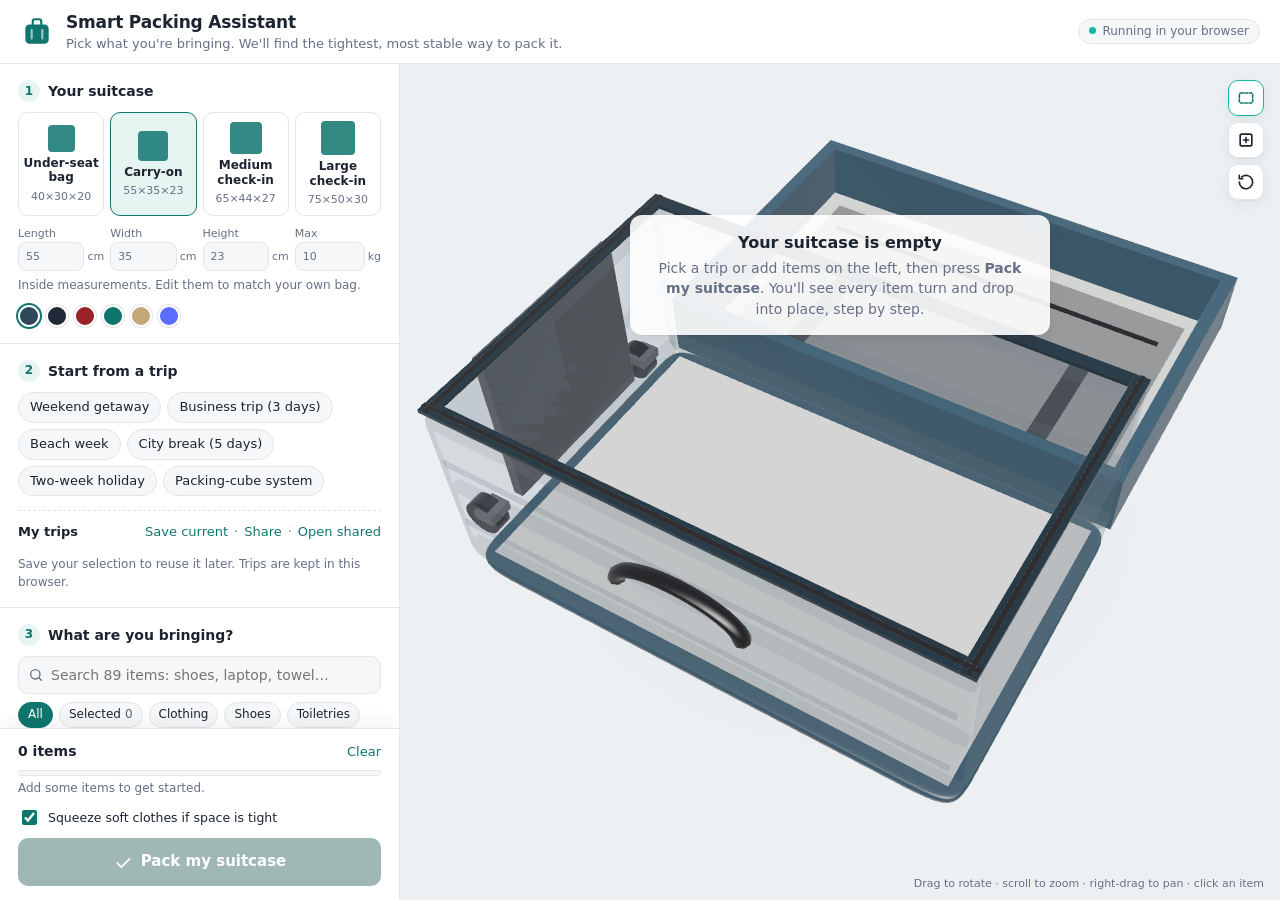
==== web/index.html @ c3cbabaf "Publish Smart Packing Assistant" ====
<!doctype html>
<html lang="en">
<head>
  <meta charset="utf-8">
  <meta name="viewport" content="width=device-width, initial-scale=1">
  <title>Smart Packing Assistant</title>
  <link rel="icon" type="image/png" href="icons/favicon-32.png">
  <link rel="apple-touch-icon" href="icons/apple-touch-icon.png">
  <link rel="manifest" href="manifest.webmanifest">
  <meta name="theme-color" content="#0f766e">
  <meta name="description" content="Pick what you're bringing and see exactly how to pack it, step by step in 3D.">
  <link rel="stylesheet" href="css/app.css">
</head>
<body>
  <header class="topbar">
    <div class="brand">
      <svg viewBox="0 0 32 32" aria-hidden="true"><rect x="5" y="9" width="22" height="18" rx="4"/><path d="M12 9V6a2 2 0 0 1 2-2h4a2 2 0 0 1 2 2v3"/><path class="stripe" d="M11 14v8M21 14v8"/></svg>
      <div>
        <h1>Smart Packing Assistant</h1>
        <p>Pick what you're bringing. We'll find the tightest, most stable way to pack it.</p>
      </div>
    </div>
    <div class="top-actions">
      <button class="btn secondary install-btn" id="installBtn" type="button" hidden>
        <svg viewBox="0 0 24 24" aria-hidden="true"><path d="M12 4v11M7 10l5 5 5-5M5 20h14"/></svg>
        Install app
      </button>
      <span class="mode" id="modeBadge"></span>
    </div>
  </header>

  <div class="layout">
    <!-- ============================ left: choices ============================ -->
    <aside class="panel" id="panel">
      <section class="block">
        <h2><span class="num">1</span> Your suitcase</h2>
        <div class="suitcases" id="suitcases" role="radiogroup" aria-label="Suitcase size"></div>
        <div class="dims" id="dims">
          <label>Length<input type="number" id="dimL" min="10" max="150" step="1"><span>cm</span></label>
          <label>Width<input type="number" id="dimW" min="10" max="100" step="1"><span>cm</span></label>
          <label>Height<input type="number" id="dimH" min="5" max="80" step="1"><span>cm</span></label>
          <label>Max<input type="number" id="dimKg" min="0" max="50" step="0.5"><span>kg</span></label>
        </div>
        <p class="hint">Inside measurements. Edit them to match your own bag.</p>
        <div class="swatches" id="swatches" aria-label="Suitcase colour"></div>
      </section>

      <section class="block">
        <h2><span class="num">2</span> Start from a trip</h2>
        <div class="chips" id="profiles"></div>
        <div class="my-trips">
          <div class="my-trips-head">
            <h3>My trips</h3>
            <div class="my-trips-actions">
              <button class="link" id="saveTripBtn" type="button">Save current</button>
              <span aria-hidden="true">·</span>
              <button class="link" id="shareBtn" type="button">Share</button>
              <span aria-hidden="true">·</span>
              <button class="link" id="openSharedBtn" type="button">Open shared</button>
            </div>
          </div>
          <div class="inline-form" id="sharePanel" hidden>
            <input id="shareOut" readonly aria-label="Share code for this trip">
            <button class="btn secondary" type="button" id="copyShareBtn">Copy</button>
          </div>
          <form id="openForm" class="inline-form" hidden>
            <input id="openCode" placeholder="Paste a share link or trip code" aria-label="Share link or trip code" required>
            <button class="btn secondary" type="submit">Open</button>
          </form>
          <form id="saveTripForm" class="inline-form" hidden>
            <input id="tripName" placeholder="Name it, e.g. Tokyo in March" maxlength="60" required>
            <button class="btn secondary" type="submit">Save</button>
            <button class="link" type="button" id="cancelSaveBtn">Cancel</button>
          </form>
          <div class="chips" id="myTrips"></div>
          <p class="hint" id="tripsHint"></p>
        </div>
      </section>

      <section class="block items-block">
        <h2><span class="num">3</span> What are you bringing?</h2>
        <div class="search">
          <svg viewBox="0 0 24 24" aria-hidden="true"><circle cx="11" cy="11" r="7"/><path d="m20 20-3.5-3.5"/></svg>
          <input type="search" id="search" placeholder="Search 89 items: shoes, laptop, towel…" autocomplete="off">
        </div>
        <div class="chips small" id="categories"></div>
        <div class="item-list" id="itemList"></div>
        <details class="custom" id="customBox">
          <summary>+ Add your own item</summary>
          <form id="customForm" class="custom-form">
            <label class="wide">Name<input name="name" required maxlength="40" placeholder="e.g. Board game"></label>
            <label>Length<input name="length" type="number" min="1" max="150" step="0.5" required></label>
            <label>Width<input name="width" type="number" min="1" max="150" step="0.5" required></label>
            <label>Height<input name="height" type="number" min="0.5" max="80" step="0.5" required></label>
            <label>Weight kg<input name="weight" type="number" min="0" max="30" step="0.05" value="0.5"></label>
            <label class="wide">Looks like<select name="model" id="customModel"></select></label>
            <label class="check"><input type="checkbox" name="fragile"> Fragile (nothing on top)</label>
            <label class="check"><input type="checkbox" name="upright"> Keep upright</label>
            <button type="submit" class="btn secondary wide">Add item</button>
          </form>
        </details>
      </section>

      <footer class="summary" id="summary">
        <div class="summary-row">
          <div><strong id="sumCount">0 items</strong><span id="sumWeight"></span></div>
          <button class="link" id="clearBtn" type="button">Clear</button>
        </div>
        <div class="fillbar" aria-hidden="true"><div id="fillBar"></div></div>
        <p class="fill-note" id="fillNote">Add some items to get started.</p>
        <label class="toggle">
          <input type="checkbox" id="squeezeToggle" checked>
          <span>Squeeze soft clothes if space is tight</span>
        </label>
        <button class="btn primary" id="packBtn" type="button" disabled>
          <svg viewBox="0 0 24 24" aria-hidden="true"><path d="M5 12l5 5L20 7"/></svg>
          Pack my suitcase
        </button>
      </footer>
    </aside>

    <!-- ============================ right: 3D stage ============================ -->
    <main class="stage no-steps">
      <div class="viewport" id="viewport">
        <canvas id="scene" aria-label="3D view of the packed suitcase"></canvas>

        <div class="metrics" id="metrics" hidden>
          <div class="metric big"><span class="label">Space used</span><span class="value" id="mEff">–</span></div>
          <div class="metric"><span class="label">Items packed</span><span class="value" id="mItems">–</span></div>
          <div class="metric"><span class="label">Weight</span><span class="value" id="mWeight">–</span></div>
          <div class="metric"><span class="label">Free space</span><span class="value" id="mFree">–</span></div>
          <div class="metric-notes" id="metricNotes"></div>
        </div>

        <div class="view-tools">
          <button class="icon-btn" id="xrayBtn" type="button" aria-pressed="true" title="See-through walls">
            <svg viewBox="0 0 24 24"><rect x="4" y="6" width="16" height="12" rx="2" stroke-dasharray="3 2"/></svg>
          </button>
          <button class="icon-btn" id="topBtn" type="button" title="Top view">
            <svg viewBox="0 0 24 24"><rect x="5" y="5" width="14" height="14" rx="2"/><path d="M12 9v6M9 12h6"/></svg>
          </button>
          <button class="icon-btn" id="resetBtn" type="button" title="Reset view">
            <svg viewBox="0 0 24 24"><path d="M4 12a8 8 0 1 0 3-6.2"/><path d="M4 4v4h4"/></svg>
          </button>
        </div>

        <div class="banner" id="unpackedBanner" hidden></div>

        <div class="empty" id="emptyState">
          <h3>Your suitcase is empty</h3>
          <p>Pick a trip or add items on the left, then press <b>Pack my suitcase</b>.
             You'll see every item turn and drop into place, step by step.</p>
        </div>

        <div class="loading" id="loading" hidden>
          <div class="spinner"></div>
          <p>Finding the best layout…</p>
          <small id="loadingNote">Trying hundreds of arrangements</small>
        </div>

        <div class="tooltip" id="tooltip" hidden></div>
        <p class="gesture-hint">Drag to rotate · scroll to zoom · right-drag to pan · click an item</p>
      </div>

      <div class="player" id="player" hidden>
        <button class="icon-btn" id="prevBtn" type="button" title="Previous step"><svg viewBox="0 0 24 24"><path d="M15 6l-6 6 6 6"/></svg></button>
        <button class="play-btn" id="playBtn" type="button" title="Play / pause">
          <svg class="i-play" viewBox="0 0 24 24"><path d="M8 5v14l11-7z"/></svg>
          <svg class="i-pause" viewBox="0 0 24 24"><path d="M7 5h4v14H7zM13 5h4v14h-4z"/></svg>
        </button>
        <button class="icon-btn" id="nextBtn" type="button" title="Next step"><svg viewBox="0 0 24 24"><path d="M9 6l6 6-6 6"/></svg></button>
        <input type="range" id="scrub" min="0" max="1" step="0.001" value="0" aria-label="Animation position">
        <span class="step-label" id="stepLabel">Step 0 / 0</span>
        <select id="speed" aria-label="Speed">
          <option value="0.4">0.5×</option>
          <option value="0.8" selected>1×</option>
          <option value="1.6">2×</option>
          <option value="3.2">4×</option>
        </select>
      </div>

      <section class="steps" id="stepsPanel" hidden>
        <div class="steps-head">
          <h2>Packing steps</h2>
          <div class="steps-actions">
            <button class="link" id="copyBtn" type="button">Copy</button>
            <span aria-hidden="true">·</span>
            <button class="link" id="printBtn" type="button">Print checklist</button>
          </div>
        </div>
        <ol id="stepList"></ol>
      </section>
    </main>
  </div>

  <div class="toast" id="toast" role="status" hidden></div>
  <section class="print-view" id="printView" aria-hidden="true"></section>

  <script type="module" src="js/main.js"></script>
</body>
</html>
---- web/css/app.css ----
[hidden] { display: none !important; }
:root {
  --bg: #eef0f2;
  --surface: #ffffff;
  --surface-2: #f6f7f8;
  --line: #e2e5e9;
  --text: #1c2430;
  --muted: #667085;
  --accent: #0f766e;
  --accent-2: #14b8a6;
  --accent-soft: #e6f4f2;
  --warn: #b45309;
  --warn-soft: #fff4e5;
  --danger: #b42318;
  --radius: 12px;
  --shadow: 0 1px 2px rgba(16, 24, 40, .06), 0 4px 16px rgba(16, 24, 40, .06);
  --font: "Segoe UI", system-ui, -apple-system, Roboto, "Helvetica Neue", Arial, sans-serif;
}

* { box-sizing: border-box; }
html, body { height: 100%; margin: 0; }
body {
  font: 14px/1.45 var(--font);
  color: var(--text);
  background: var(--bg);
  display: grid;
  grid-template-rows: auto 1fr;
  overflow: hidden;
}
button, input, select { font: inherit; color: inherit; }
svg { width: 20px; height: 20px; fill: none; stroke: currentColor; stroke-width: 2; stroke-linecap: round; stroke-linejoin: round; }

/* ---------- top bar ---------- */
.topbar { background: var(--surface); border-bottom: 1px solid var(--line); padding: 10px 20px; }
.brand { display: flex; align-items: center; gap: 12px; }
.brand svg { width: 34px; height: 34px; color: var(--accent); }
.brand svg rect { fill: var(--accent); stroke: none; }
.brand svg .stripe { stroke: #fff; opacity: .6; }
.brand h1 { font-size: 17px; margin: 0; letter-spacing: -.01em; }
.brand p { margin: 0; color: var(--muted); font-size: 13px; }

/* ---------- main layout ---------- */
.layout { display: grid; grid-template-columns: 400px 1fr; min-height: 0; }
.panel {
  background: var(--surface);
  border-right: 1px solid var(--line);
  display: flex; flex-direction: column;
  min-height: 0; overflow-y: auto;
  scroll-padding-bottom: 190px; /* keep focused rows clear of the sticky summary */
}
.block { padding: 16px 18px; border-bottom: 1px solid var(--line); }
.block h2 { font-size: 14px; margin: 0 0 10px; display: flex; align-items: center; gap: 8px; }
.num {
  width: 22px; height: 22px; border-radius: 50%; display: inline-grid; place-items: center;
  background: var(--accent-soft); color: var(--accent); font-size: 12px; font-weight: 700;
}
.hint { color: var(--muted); font-size: 12px; margin: 6px 0 0; }

/* suitcase picker */
.suitcases { display: grid; grid-template-columns: repeat(4, 1fr); gap: 6px; }
.suitcase-opt {
  border: 1.5px solid var(--line); background: var(--surface); border-radius: 10px;
  padding: 8px 4px 6px; cursor: pointer; text-align: center; transition: border-color .15s, background .15s;
}
.suitcase-opt:hover { border-color: #c7ccd3; }
.suitcase-opt[aria-checked="true"] { border-color: var(--accent); background: var(--accent-soft); }
.suitcase-opt .glyph { display: block; margin: 0 auto 4px; background: var(--accent); opacity: .85; border-radius: 4px; }
.suitcase-opt b { display: block; font-size: 12px; font-weight: 600; line-height: 1.2; }
.suitcase-opt small { color: var(--muted); font-size: 11px; }
.dims { display: grid; grid-template-columns: repeat(4, 1fr); gap: 6px; margin-top: 10px; }
.dims label { font-size: 11px; color: var(--muted); display: grid; grid-template-columns: 1fr auto; align-items: center; column-gap: 3px; }
.dims label input { grid-column: 1; }
.dims label span { grid-row: 2; grid-column: 2; font-size: 11px; }
.dims input, .custom-form input, .custom-form select {
  width: 100%; min-width: 0; border: 1px solid var(--line); border-radius: 8px; padding: 6px 7px; background: var(--surface-2);
}
.dims input:focus, .custom-form input:focus, .custom-form select:focus, .search input:focus { outline: 2px solid var(--accent-2); outline-offset: -1px; background: #fff; }
.swatches { display: flex; gap: 6px; margin-top: 10px; }
.swatch { width: 22px; height: 22px; border-radius: 50%; border: 2px solid #fff; box-shadow: 0 0 0 1px var(--line); cursor: pointer; padding: 0; }
.swatch[aria-checked="true"] { box-shadow: 0 0 0 2px var(--accent); }

/* chips */
.chips { display: flex; flex-wrap: wrap; gap: 6px; }
.chip {
  border: 1px solid var(--line); background: var(--surface-2); border-radius: 999px;
  padding: 5px 11px; cursor: pointer; font-size: 13px; white-space: nowrap;
}
.chip:hover { border-color: #c7ccd3; background: #fff; }
.chip[aria-pressed="true"] { background: var(--accent); border-color: var(--accent); color: #fff; }
.chips.small .chip { font-size: 12px; padding: 3px 9px; }
.chip .count { opacity: .7; margin-left: 4px; }

/* item list */
.items-block { flex: 1 0 auto; display: flex; flex-direction: column; min-height: 320px; }
.search { position: relative; margin-bottom: 8px; }
.search svg { position: absolute; left: 10px; top: 50%; transform: translateY(-50%); width: 16px; height: 16px; color: var(--muted); }
.search input { width: 100%; border: 1px solid var(--line); border-radius: 10px; padding: 8px 10px 8px 32px; background: var(--surface-2); }
.item-list { margin-top: 8px; flex: 1; }
.cat-title { font-size: 11px; text-transform: uppercase; letter-spacing: .06em; color: var(--muted); margin: 12px 0 4px; font-weight: 600; }
.item-row {
  display: grid; grid-template-columns: 44px 1fr auto; gap: 10px; align-items: center;
  padding: 5px 6px; border-radius: 10px;
}
.item-row:hover { background: var(--surface-2); }
.item-row.selected { background: var(--accent-soft); }
.thumb { width: 44px; height: 44px; border-radius: 8px; background: var(--surface-2); object-fit: contain; display: block; }
.item-row .name { font-size: 13px; font-weight: 500; line-height: 1.25; }
.item-row .meta { font-size: 11.5px; color: var(--muted); }
.tag { display: inline-block; font-size: 10px; padding: 0 5px; border-radius: 4px; background: var(--warn-soft); color: var(--warn); margin-left: 4px; vertical-align: 1px; }
.stepper { display: flex; align-items: center; border: 1px solid var(--line); border-radius: 999px; background: #fff; }
.stepper button { width: 28px; height: 28px; border: 0; background: none; cursor: pointer; border-radius: 50%; font-size: 16px; line-height: 1; color: var(--accent); }
.stepper button:hover { background: var(--accent-soft); }
.stepper button:disabled { color: #c0c5cc; cursor: default; background: none; }
.stepper output { min-width: 18px; text-align: center; font-variant-numeric: tabular-nums; font-weight: 600; }
.remove-custom { border: 0; background: none; color: var(--muted); cursor: pointer; font-size: 12px; text-decoration: underline; }

/* custom item form */
.custom { margin-top: 12px; border: 1px dashed #c7ccd3; border-radius: 10px; padding: 8px 10px; }
.custom summary { cursor: pointer; color: var(--accent); font-weight: 600; font-size: 13px; }
.custom-form { display: grid; grid-template-columns: repeat(4, 1fr); gap: 8px; margin-top: 10px; }
.custom-form label { font-size: 11px; color: var(--muted); display: flex; flex-direction: column; gap: 3px; }
.custom-form .wide { grid-column: 1 / -1; }
.custom-form .check { flex-direction: row; align-items: center; gap: 6px; grid-column: span 2; font-size: 12px; color: var(--text); }
.custom-form .check input { width: auto; }

/* summary */
.summary {
  position: sticky; bottom: 0; background: var(--surface); border-top: 1px solid var(--line);
  padding: 12px 18px 14px; box-shadow: 0 -6px 16px rgba(16, 24, 40, .05);
}
.summary-row { display: flex; justify-content: space-between; align-items: baseline; }
.summary-row span { color: var(--muted); margin-left: 8px; font-size: 13px; }
.fillbar { height: 6px; background: var(--surface-2); border-radius: 999px; overflow: hidden; margin: 8px 0 4px; border: 1px solid var(--line); }
.fillbar div { height: 100%; width: 0; background: var(--accent-2); transition: width .25s, background .25s; }
.fillbar div.warn { background: #f59e0b; }
.fillbar div.over { background: #ef4444; }
.fill-note { margin: 0 0 10px; font-size: 12px; color: var(--muted); }
.fill-note.warn { color: var(--warn); }
.fill-note.over { color: var(--danger); }

.btn {
  display: inline-flex; align-items: center; justify-content: center; gap: 8px;
  border-radius: 10px; padding: 10px 14px; border: 1px solid transparent; cursor: pointer; font-weight: 600;
}
.btn.primary { width: 100%; background: var(--accent); color: #fff; font-size: 15px; padding: 12px; }
.btn.primary:hover { background: #0d5f59; }
.btn.primary:disabled { background: #9fb8b5; cursor: not-allowed; }
.btn.secondary { background: var(--accent-soft); color: var(--accent); border-color: #b9e0db; }
.link { border: 0; background: none; color: var(--accent); cursor: pointer; font-size: 13px; padding: 0; }
.link:hover { text-decoration: underline; }

/* ---------- stage ---------- */
.stage {
  display: grid; min-height: 0; min-width: 0;
  grid-template-columns: minmax(0, 1fr) 340px; grid-template-rows: 1fr auto;
}
.stage.no-steps { grid-template-columns: minmax(0, 1fr); }
.viewport { position: relative; grid-column: 1; grid-row: 1; min-height: 0; min-width: 0; }
#scene { width: 100%; height: 100%; display: block; touch-action: none; cursor: grab; }
#scene:active { cursor: grabbing; }

.metrics { position: absolute; left: 16px; top: 16px; display: flex; gap: 8px; flex-wrap: wrap; pointer-events: none; }
.metric {
  background: rgba(255, 255, 255, .92); backdrop-filter: blur(6px); border-radius: var(--radius);
  box-shadow: var(--shadow); padding: 8px 12px; min-width: 96px;
}
.metric .label { display: block; font-size: 11px; color: var(--muted); }
.metric .value { font-size: 18px; font-weight: 700; font-variant-numeric: tabular-nums; }
.metric.big .value { font-size: 24px; color: var(--accent); }

.view-tools { position: absolute; right: 16px; top: 16px; display: flex; flex-direction: column; gap: 6px; }
.icon-btn {
  width: 36px; height: 36px; display: grid; place-items: center; border-radius: 10px; cursor: pointer;
  border: 1px solid var(--line); background: rgba(255, 255, 255, .92); color: var(--text); box-shadow: var(--shadow);
}
.icon-btn:hover { background: #fff; color: var(--accent); }
.icon-btn[aria-pressed="true"] { color: var(--accent); border-color: var(--accent-2); }

.banner {
  position: absolute; left: 16px; right: 70px; bottom: 16px; background: var(--warn-soft); color: #7a3e06;
  border: 1px solid #fcd9a8; border-radius: var(--radius); padding: 10px 12px; box-shadow: var(--shadow); font-size: 13px;
}
.banner b { color: #7a3e06; }
.banner ul { margin: 4px 0 0; padding-left: 18px; }

.empty {
  position: absolute; left: 50%; top: 18%; transform: translateX(-50%); text-align: center;
  background: rgba(255, 255, 255, .9); padding: 16px 22px; border-radius: var(--radius); box-shadow: var(--shadow); max-width: 420px;
}
.empty h3 { margin: 0 0 4px; font-size: 16px; }
.empty p { margin: 0; color: var(--muted); }

.loading {
  position: absolute; inset: 0; display: grid; place-content: center; justify-items: center; gap: 4px;
  background: rgba(238, 240, 242, .72); backdrop-filter: blur(2px); text-align: center;
}
.loading p { margin: 8px 0 0; font-weight: 600; }
.loading small { color: var(--muted); }
.spinner { width: 36px; height: 36px; border-radius: 50%; border: 3px solid var(--accent-soft); border-top-color: var(--accent); animation: spin .8s linear infinite; }
@keyframes spin { to { transform: rotate(360deg); } }

.tooltip {
  position: absolute; pointer-events: none; background: #1c2430; color: #fff; font-size: 12px;
  padding: 5px 8px; border-radius: 6px; transform: translate(12px, 12px); white-space: nowrap;
}
.gesture-hint { position: absolute; right: 16px; bottom: 8px; margin: 0; font-size: 11px; color: var(--muted); pointer-events: none; }

/* player */
.player {
  grid-column: 1; grid-row: 2; display: flex; align-items: center; gap: 8px;
  background: var(--surface); border-top: 1px solid var(--line); padding: 10px 16px;
}
.play-btn {
  width: 42px; height: 42px; border-radius: 50%; border: 0; background: var(--accent); color: #fff; cursor: pointer;
  display: grid; place-items: center; flex: none;
}
.play-btn svg { fill: currentColor; stroke: none; }
.play-btn .i-pause, .player.playing .play-btn .i-play { display: none; }
.player.playing .play-btn .i-pause { display: block; }
#scrub { flex: 1; accent-color: var(--accent); min-width: 60px; }
.step-label { font-variant-numeric: tabular-nums; color: var(--muted); font-size: 13px; min-width: 88px; text-align: right; }
#speed { border: 1px solid var(--line); border-radius: 8px; padding: 5px; background: var(--surface-2); }

/* steps list */
.steps {
  grid-column: 2; grid-row: 1 / span 2; background: var(--surface); border-left: 1px solid var(--line);
  display: flex; flex-direction: column; min-height: 0;
}
.steps-head { display: flex; justify-content: space-between; align-items: baseline; padding: 14px 16px 8px; }
.steps-head h2 { margin: 0; font-size: 14px; }
.steps ol { list-style: none; margin: 0; padding: 0 8px 16px; overflow-y: auto; counter-reset: s; }
.steps li {
  display: grid; grid-template-columns: 26px 36px 1fr; gap: 8px; align-items: start;
  padding: 7px 8px; border-radius: 10px; cursor: pointer; color: var(--muted); transition: background .15s;
}
.steps li:hover { background: var(--surface-2); }
.steps li.done { color: var(--text); }
.steps li.current { background: var(--accent-soft); color: var(--text); box-shadow: inset 3px 0 0 var(--accent); }
.steps li .n {
  width: 24px; height: 24px; border-radius: 50%; background: var(--surface-2); display: grid; place-items: center;
  font-size: 12px; font-weight: 700; border: 1px solid var(--line);
}
.steps li.done .n { background: var(--accent); color: #fff; border-color: var(--accent); }
.steps li img { width: 36px; height: 36px; border-radius: 6px; background: var(--surface-2); }
.steps li .title { font-weight: 600; font-size: 13px; line-height: 1.25; }
.steps li .how { font-size: 12px; }

@media (max-width: 1180px) {
  .stage { grid-template-columns: minmax(0, 1fr); grid-template-rows: minmax(360px, 1fr) auto auto; overflow-y: auto; }
  .steps { grid-column: 1; grid-row: 3; border-left: 0; border-top: 1px solid var(--line); max-height: 320px; }
}
@media (max-width: 820px) {
  html { scroll-padding-bottom: 190px; }
  html, body { height: auto; }
  body { overflow: visible; grid-template-rows: auto auto; }
  .layout { grid-template-columns: 1fr; min-height: auto; }
  .panel { border-right: 0; min-height: auto; overflow: visible; }
  .stage { height: auto; overflow: visible; grid-template-rows: 70vh auto auto; }
  .brand p { display: none; }
  .metric { min-width: 0; padding: 6px 9px; }
  .metric .value { font-size: 15px; }
  .metric.big .value { font-size: 18px; }
  .gesture-hint { display: none; }
  .player { gap: 4px; padding: 8px 10px; }
  .step-label { min-width: 0; font-size: 12px; }
  .layout, .panel, .stage { min-width: 0; }
}

/* ---------- v0.3 additions ---------- */
.topbar { display: flex; align-items: center; justify-content: space-between; gap: 12px; }
.mode { font-size: 12px; color: var(--muted); background: var(--surface-2); border: 1px solid var(--line); border-radius: 999px; padding: 3px 10px; white-space: nowrap; }
.mode::before { content: ""; display: inline-block; width: 7px; height: 7px; border-radius: 50%; background: var(--accent-2); margin-right: 6px; vertical-align: 1px; }

.my-trips { margin-top: 14px; padding-top: 12px; border-top: 1px dashed var(--line); }
.my-trips-head { display: flex; justify-content: space-between; align-items: baseline; margin-bottom: 8px; gap: 8px; }
.my-trips-head h3 { margin: 0; font-size: 13px; }
.my-trips-actions { display: flex; gap: 6px; align-items: baseline; color: var(--muted); font-size: 13px; white-space: nowrap; }
.inline-form { display: flex; gap: 6px; align-items: center; margin-bottom: 8px; }
.inline-form input { flex: 1; min-width: 0; border: 1px solid var(--line); border-radius: 8px; padding: 7px 9px; background: var(--surface-2); }
.inline-form .btn { padding: 7px 12px; }
.trip-chip { display: inline-flex; align-items: center; gap: 2px; padding-right: 4px; }
.trip-chip .x { border: 0; background: none; cursor: pointer; color: var(--muted); font-size: 15px; line-height: 1; padding: 0 4px; border-radius: 50%; }
.trip-chip .x:hover { color: var(--danger); background: #fde8e8; }

.toggle { display: flex; align-items: center; gap: 8px; font-size: 12.5px; margin: 0 0 10px; cursor: pointer; color: var(--text); }
.toggle input { accent-color: var(--accent); width: 15px; height: 15px; }

.pin {
  width: 28px; height: 28px; border-radius: 50%; border: 0; background: none; cursor: pointer; color: #b7bec8;
  display: grid; place-items: center; margin-right: 2px;
}
.pin svg { width: 16px; height: 16px; }
.pin:hover { color: var(--warn); background: var(--warn-soft); }
.pin[aria-pressed="true"] { color: #d97706; }
.pin[aria-pressed="true"] svg { fill: currentColor; }
.item-row .controls { display: flex; align-items: center; }
.tag.first { background: #fef3c7; color: #92400e; }
.tag.soft { background: #e0f2fe; color: #075985; }

.metric-notes { flex-basis: 100%; display: flex; gap: 6px; flex-wrap: wrap; }
.metric-notes:empty { display: none; }
.pill { background: rgba(255, 255, 255, .92); border-radius: 999px; padding: 3px 10px; font-size: 12px; box-shadow: var(--shadow); color: var(--text); }
.pill b { color: var(--accent); }

.steps-actions { display: flex; gap: 6px; align-items: baseline; color: var(--muted); font-size: 13px; }
.badges { display: flex; gap: 4px; flex-wrap: wrap; margin-top: 3px; }
.badge { font-size: 10.5px; border-radius: 4px; padding: 0 5px; line-height: 17px; }
.badge.soft { background: #e0f2fe; color: #075985; }
.badge.first { background: #fef3c7; color: #92400e; }
.badge.fragile { background: var(--warn-soft); color: var(--warn); }

.toast {
  position: fixed; left: 50%; bottom: 24px; transform: translateX(-50%); z-index: 50;
  background: #1c2430; color: #fff; padding: 10px 16px; border-radius: 10px; box-shadow: var(--shadow); font-size: 13px; max-width: calc(100vw - 32px);
}

.print-view { display: none; }
@media print {
  @page { margin: 14mm; }
  body { display: block; overflow: visible; height: auto; background: #fff; }
  body > *:not(.print-view) { display: none !important; }
  .print-view { display: block !important; font-size: 11pt; color: #000; }
  .print-view h1 { font-size: 18pt; margin: 0 0 2mm; }
  .print-view .sub { color: #444; margin: 0 0 4mm; }
  .print-view .hero { width: 100%; max-height: 95mm; object-fit: contain; border: 1px solid #ddd; border-radius: 3mm; margin-bottom: 4mm; }
  .print-view .facts { display: flex; gap: 6mm; margin-bottom: 4mm; flex-wrap: wrap; }
  .print-view .facts div { border: 1px solid #ccc; border-radius: 2mm; padding: 2mm 3mm; }
  .print-view table { width: 100%; border-collapse: collapse; }
  .print-view td { border-bottom: 1px solid #ddd; padding: 1.6mm 1mm; vertical-align: top; }
  .print-view tr { break-inside: avoid; }
  .print-view .box { width: 4.5mm; height: 4.5mm; border: 1.2px solid #333; border-radius: 1mm; display: inline-block; }
  .print-view img.t { width: 11mm; height: 11mm; object-fit: contain; }
  .print-view .n { font-weight: 700; width: 7mm; }
  .print-view .left { margin-top: 5mm; color: #7a3e06; }
}

.top-actions { display: flex; align-items: center; gap: 10px; }
.install-btn { padding: 6px 12px; font-size: 13px; }
.install-btn svg { width: 16px; height: 16px; }
@media (max-width: 820px) { .mode { display: none; } }
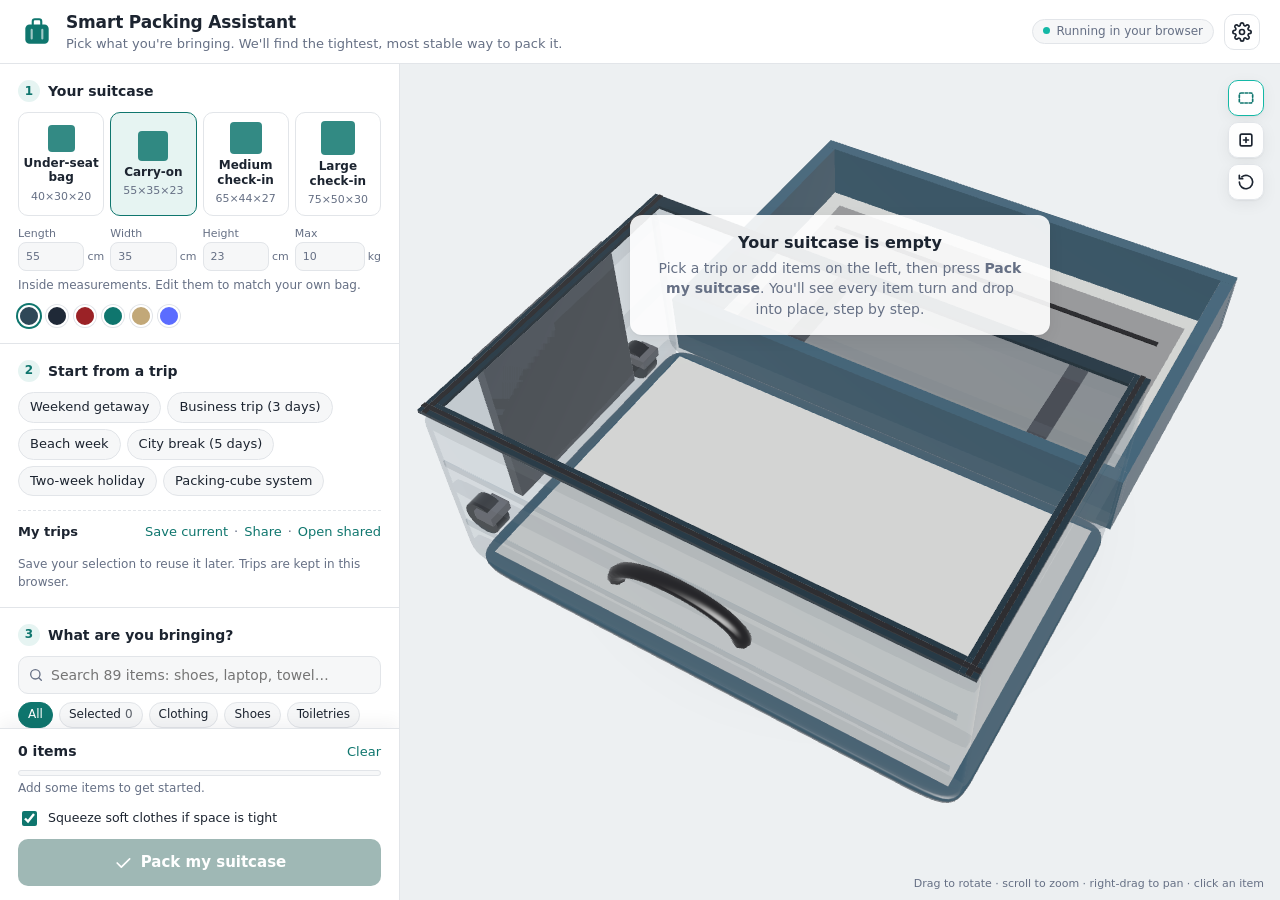
==== commit b99b83ec: "Publish Smart Packing Assistant" ====
--- a/web/index.html
+++ b/web/index.html
@@ -16,16 +16,19 @@
     <div class="brand">
       <svg viewBox="0 0 32 32" aria-hidden="true"><rect x="5" y="9" width="22" height="18" rx="4"/><path d="M12 9V6a2 2 0 0 1 2-2h4a2 2 0 0 1 2 2v3"/><path class="stripe" d="M11 14v8M21 14v8"/></svg>
       <div>
-        <h1>Smart Packing Assistant</h1>
-        <p>Pick what you're bringing. We'll find the tightest, most stable way to pack it.</p>
+        <h1 data-i18n="app.title">Smart Packing Assistant</h1>
+        <p data-i18n="app.tagline">Pick what you're bringing. We'll find the tightest, most stable way to pack it.</p>
       </div>
     </div>
     <div class="top-actions">
       <button class="btn secondary install-btn" id="installBtn" type="button" hidden>
         <svg viewBox="0 0 24 24" aria-hidden="true"><path d="M12 4v11M7 10l5 5 5-5M5 20h14"/></svg>
-        Install app
+        <span data-i18n="top.install">Install app</span>
       </button>
       <span class="mode" id="modeBadge"></span>
+      <button class="icon-btn settings-btn" id="settingsBtn" type="button" data-i18n-title="top.settings" data-i18n-aria="top.settings" title="Settings" aria-label="Settings">
+        <svg viewBox="0 0 24 24" aria-hidden="true"><circle cx="12" cy="12" r="3"/><path d="M19.4 15a1.7 1.7 0 0 0 .3 1.8l.1.1a2 2 0 1 1-2.8 2.8l-.1-.1a1.7 1.7 0 0 0-1.8-.3 1.7 1.7 0 0 0-1 1.5V21a2 2 0 1 1-4 0v-.1a1.7 1.7 0 0 0-1.1-1.5 1.7 1.7 0 0 0-1.8.3l-.1.1a2 2 0 1 1-2.8-2.8l.1-.1a1.7 1.7 0 0 0 .3-1.8 1.7 1.7 0 0 0-1.5-1H3a2 2 0 1 1 0-4h.1a1.7 1.7 0 0 0 1.5-1.1 1.7 1.7 0 0 0-.3-1.8l-.1-.1a2 2 0 1 1 2.8-2.8l.1.1a1.7 1.7 0 0 0 1.8.3H9a1.7 1.7 0 0 0 1-1.5V3a2 2 0 1 1 4 0v.1a1.7 1.7 0 0 0 1 1.5 1.7 1.7 0 0 0 1.8-.3l.1-.1a2 2 0 1 1 2.8 2.8l-.1.1a1.7 1.7 0 0 0-.3 1.8V9a1.7 1.7 0 0 0 1.5 1H21a2 2 0 1 1 0 4h-.1a1.7 1.7 0 0 0-1.5 1z"/></svg>
+      </button>
     </div>
   </header>
 
@@ -33,44 +36,44 @@
     <!-- ============================ left: choices ============================ -->
     <aside class="panel" id="panel">
       <section class="block">
-        <h2><span class="num">1</span> Your suitcase</h2>
-        <div class="suitcases" id="suitcases" role="radiogroup" aria-label="Suitcase size"></div>
+        <h2><span class="num">1</span> <span data-i18n="s1.title">Your suitcase</span></h2>
+        <div class="suitcases" id="suitcases" role="radiogroup" data-i18n-aria="s1.sizes" aria-label="Suitcase size"></div>
         <div class="dims" id="dims">
-          <label>Length<input type="number" id="dimL" min="10" max="150" step="1"><span>cm</span></label>
-          <label>Width<input type="number" id="dimW" min="10" max="100" step="1"><span>cm</span></label>
-          <label>Height<input type="number" id="dimH" min="5" max="80" step="1"><span>cm</span></label>
-          <label>Max<input type="number" id="dimKg" min="0" max="50" step="0.5"><span>kg</span></label>
-        </div>
-        <p class="hint">Inside measurements. Edit them to match your own bag.</p>
-        <div class="swatches" id="swatches" aria-label="Suitcase colour"></div>
+          <label><span data-i18n="s1.length">Length</span><input type="number" id="dimL" min="10" max="150" step="1"><span data-i18n="unit.cm">cm</span></label>
+          <label><span data-i18n="s1.width">Width</span><input type="number" id="dimW" min="10" max="100" step="1"><span data-i18n="unit.cm">cm</span></label>
+          <label><span data-i18n="s1.height">Height</span><input type="number" id="dimH" min="5" max="80" step="1"><span data-i18n="unit.cm">cm</span></label>
+          <label><span data-i18n="s1.max">Max</span><input type="number" id="dimKg" min="0" max="50" step="0.5"><span data-i18n="unit.kg">kg</span></label>
+        </div>
+        <p class="hint" data-i18n="s1.hint">Inside measurements. Edit them to match your own bag.</p>
+        <div class="swatches" id="swatches" data-i18n-aria="s1.colour" aria-label="Suitcase colour"></div>
       </section>
 
       <section class="block">
-        <h2><span class="num">2</span> Start from a trip</h2>
+        <h2><span class="num">2</span> <span data-i18n="s2.title">Start from a trip</span></h2>
         <div class="chips" id="profiles"></div>
         <div class="my-trips">
           <div class="my-trips-head">
-            <h3>My trips</h3>
+            <h3 data-i18n="trips.mine">My trips</h3>
             <div class="my-trips-actions">
-              <button class="link" id="saveTripBtn" type="button">Save current</button>
+              <button class="link" id="saveTripBtn" type="button" data-i18n="trips.save">Save current</button>
               <span aria-hidden="true">·</span>
-              <button class="link" id="shareBtn" type="button">Share</button>
+              <button class="link" id="shareBtn" type="button" data-i18n="trips.share">Share</button>
               <span aria-hidden="true">·</span>
-              <button class="link" id="openSharedBtn" type="button">Open shared</button>
+              <button class="link" id="openSharedBtn" type="button" data-i18n="trips.open">Open shared</button>
             </div>
           </div>
           <div class="inline-form" id="sharePanel" hidden>
-            <input id="shareOut" readonly aria-label="Share code for this trip">
-            <button class="btn secondary" type="button" id="copyShareBtn">Copy</button>
+            <input id="shareOut" readonly data-i18n-aria="trips.codeAria" aria-label="Share code for this trip">
+            <button class="btn secondary" type="button" id="copyShareBtn" data-i18n="trips.copy">Copy</button>
           </div>
           <form id="openForm" class="inline-form" hidden>
-            <input id="openCode" placeholder="Paste a share link or trip code" aria-label="Share link or trip code" required>
-            <button class="btn secondary" type="submit">Open</button>
+            <input id="openCode" data-i18n-ph="trips.codePh" data-i18n-aria="trips.codePh" placeholder="Paste a share link or trip code" aria-label="Share link or trip code" required>
+            <button class="btn secondary" type="submit" data-i18n="trips.openBtn">Open</button>
           </form>
           <form id="saveTripForm" class="inline-form" hidden>
-            <input id="tripName" placeholder="Name it, e.g. Tokyo in March" maxlength="60" required>
-            <button class="btn secondary" type="submit">Save</button>
-            <button class="link" type="button" id="cancelSaveBtn">Cancel</button>
+            <input id="tripName" data-i18n-ph="trips.namePh" placeholder="Name it, e.g. Tokyo in March" maxlength="60" required>
+            <button class="btn secondary" type="submit" data-i18n="trips.saveBtn">Save</button>
+            <button class="link" type="button" id="cancelSaveBtn" data-i18n="trips.cancel">Cancel</button>
           </form>
           <div class="chips" id="myTrips"></div>
           <p class="hint" id="tripsHint"></p>
@@ -78,43 +81,43 @@
       </section>
 
       <section class="block items-block">
-        <h2><span class="num">3</span> What are you bringing?</h2>
+        <h2><span class="num">3</span> <span data-i18n="s3.title">What are you bringing?</span></h2>
         <div class="search">
           <svg viewBox="0 0 24 24" aria-hidden="true"><circle cx="11" cy="11" r="7"/><path d="m20 20-3.5-3.5"/></svg>
-          <input type="search" id="search" placeholder="Search 89 items: shoes, laptop, towel…" autocomplete="off">
+          <input type="search" id="search" placeholder="Search items" autocomplete="off">
         </div>
         <div class="chips small" id="categories"></div>
         <div class="item-list" id="itemList"></div>
         <details class="custom" id="customBox">
-          <summary>+ Add your own item</summary>
+          <summary data-i18n="custom.add">+ Add your own item</summary>
           <form id="customForm" class="custom-form">
-            <label class="wide">Name<input name="name" required maxlength="40" placeholder="e.g. Board game"></label>
-            <label>Length<input name="length" type="number" min="1" max="150" step="0.5" required></label>
-            <label>Width<input name="width" type="number" min="1" max="150" step="0.5" required></label>
-            <label>Height<input name="height" type="number" min="0.5" max="80" step="0.5" required></label>
-            <label>Weight kg<input name="weight" type="number" min="0" max="30" step="0.05" value="0.5"></label>
-            <label class="wide">Looks like<select name="model" id="customModel"></select></label>
-            <label class="check"><input type="checkbox" name="fragile"> Fragile (nothing on top)</label>
-            <label class="check"><input type="checkbox" name="upright"> Keep upright</label>
-            <button type="submit" class="btn secondary wide">Add item</button>
+            <label class="wide"><span data-i18n="custom.name">Name</span><input name="name" required maxlength="40" data-i18n-ph="custom.namePh" placeholder="e.g. Board game"></label>
+            <label><span data-i18n="s1.length">Length</span><input name="length" type="number" min="1" max="150" step="0.5" required></label>
+            <label><span data-i18n="s1.width">Width</span><input name="width" type="number" min="1" max="150" step="0.5" required></label>
+            <label><span data-i18n="s1.height">Height</span><input name="height" type="number" min="0.5" max="80" step="0.5" required></label>
+            <label><span data-i18n="custom.weight">Weight kg</span><input name="weight" type="number" min="0" max="30" step="0.05" value="0.5"></label>
+            <label class="wide"><span data-i18n="custom.looks">Looks like</span><select name="model" id="customModel"></select></label>
+            <label class="check"><input type="checkbox" name="fragile"> <span data-i18n="custom.fragile">Fragile (nothing on top)</span></label>
+            <label class="check"><input type="checkbox" name="upright"> <span data-i18n="custom.upright">Keep upright</span></label>
+            <button type="submit" class="btn secondary wide" data-i18n="custom.submit">Add item</button>
           </form>
         </details>
       </section>
 
       <footer class="summary" id="summary">
         <div class="summary-row">
-          <div><strong id="sumCount">0 items</strong><span id="sumWeight"></span></div>
-          <button class="link" id="clearBtn" type="button">Clear</button>
+          <div><strong id="sumCount"></strong><span id="sumWeight"></span></div>
+          <button class="link" id="clearBtn" type="button" data-i18n="sum.clear">Clear</button>
         </div>
         <div class="fillbar" aria-hidden="true"><div id="fillBar"></div></div>
-        <p class="fill-note" id="fillNote">Add some items to get started.</p>
+        <p class="fill-note" id="fillNote"></p>
         <label class="toggle">
           <input type="checkbox" id="squeezeToggle" checked>
-          <span>Squeeze soft clothes if space is tight</span>
+          <span data-i18n="sum.squeeze">Squeeze soft clothes if space is tight</span>
         </label>
         <button class="btn primary" id="packBtn" type="button" disabled>
           <svg viewBox="0 0 24 24" aria-hidden="true"><path d="M5 12l5 5L20 7"/></svg>
-          Pack my suitcase
+          <span data-i18n="sum.pack">Pack my suitcase</span>
         </button>
       </footer>
     </aside>
@@ -122,24 +125,24 @@
     <!-- ============================ right: 3D stage ============================ -->
     <main class="stage no-steps">
       <div class="viewport" id="viewport">
-        <canvas id="scene" aria-label="3D view of the packed suitcase"></canvas>
+        <canvas id="scene" data-i18n-aria="stage.canvas" aria-label="3D view of the packed suitcase"></canvas>
 
         <div class="metrics" id="metrics" hidden>
-          <div class="metric big"><span class="label">Space used</span><span class="value" id="mEff">–</span></div>
-          <div class="metric"><span class="label">Items packed</span><span class="value" id="mItems">–</span></div>
-          <div class="metric"><span class="label">Weight</span><span class="value" id="mWeight">–</span></div>
-          <div class="metric"><span class="label">Free space</span><span class="value" id="mFree">–</span></div>
+          <div class="metric big"><span class="label" data-i18n="m.space">Space used</span><span class="value" id="mEff">–</span></div>
+          <div class="metric"><span class="label" data-i18n="m.items">Items packed</span><span class="value" id="mItems">–</span></div>
+          <div class="metric"><span class="label" data-i18n="m.weight">Weight</span><span class="value" id="mWeight">–</span></div>
+          <div class="metric"><span class="label" data-i18n="m.free">Free space</span><span class="value" id="mFree">–</span></div>
           <div class="metric-notes" id="metricNotes"></div>
         </div>
 
         <div class="view-tools">
-          <button class="icon-btn" id="xrayBtn" type="button" aria-pressed="true" title="See-through walls">
+          <button class="icon-btn" id="xrayBtn" type="button" aria-pressed="true" data-i18n-title="view.xray" data-i18n-aria="view.xray" title="See-through walls">
             <svg viewBox="0 0 24 24"><rect x="4" y="6" width="16" height="12" rx="2" stroke-dasharray="3 2"/></svg>
           </button>
-          <button class="icon-btn" id="topBtn" type="button" title="Top view">
+          <button class="icon-btn" id="topBtn" type="button" data-i18n-title="view.top" data-i18n-aria="view.top" title="Top view">
             <svg viewBox="0 0 24 24"><rect x="5" y="5" width="14" height="14" rx="2"/><path d="M12 9v6M9 12h6"/></svg>
           </button>
-          <button class="icon-btn" id="resetBtn" type="button" title="Reset view">
+          <button class="icon-btn" id="resetBtn" type="button" data-i18n-title="view.reset" data-i18n-aria="view.reset" title="Reset view">
             <svg viewBox="0 0 24 24"><path d="M4 12a8 8 0 1 0 3-6.2"/><path d="M4 4v4h4"/></svg>
           </button>
         </div>
@@ -147,31 +150,31 @@
         <div class="banner" id="unpackedBanner" hidden></div>
 
         <div class="empty" id="emptyState">
-          <h3>Your suitcase is empty</h3>
-          <p>Pick a trip or add items on the left, then press <b>Pack my suitcase</b>.
+          <h3 data-i18n="empty.title">Your suitcase is empty</h3>
+          <p data-i18n-html="empty.body">Pick a trip or add items on the left, then press <b>Pack my suitcase</b>.
              You'll see every item turn and drop into place, step by step.</p>
         </div>
 
         <div class="loading" id="loading" hidden>
           <div class="spinner"></div>
-          <p>Finding the best layout…</p>
-          <small id="loadingNote">Trying hundreds of arrangements</small>
+          <p data-i18n="loading.title">Finding the best layout…</p>
+          <small id="loadingNote"></small>
         </div>
 
         <div class="tooltip" id="tooltip" hidden></div>
-        <p class="gesture-hint">Drag to rotate · scroll to zoom · right-drag to pan · click an item</p>
+        <p class="gesture-hint" data-i18n="gesture">Drag to rotate · scroll to zoom · right-drag to pan · click an item</p>
       </div>
 
       <div class="player" id="player" hidden>
-        <button class="icon-btn" id="prevBtn" type="button" title="Previous step"><svg viewBox="0 0 24 24"><path d="M15 6l-6 6 6 6"/></svg></button>
-        <button class="play-btn" id="playBtn" type="button" title="Play / pause">
+        <button class="icon-btn" id="prevBtn" type="button" data-i18n-title="player.prev" data-i18n-aria="player.prev" title="Previous step"><svg viewBox="0 0 24 24"><path d="M15 6l-6 6 6 6"/></svg></button>
+        <button class="play-btn" id="playBtn" type="button" data-i18n-title="player.play" data-i18n-aria="player.play" title="Play / pause">
           <svg class="i-play" viewBox="0 0 24 24"><path d="M8 5v14l11-7z"/></svg>
           <svg class="i-pause" viewBox="0 0 24 24"><path d="M7 5h4v14H7zM13 5h4v14h-4z"/></svg>
         </button>
-        <button class="icon-btn" id="nextBtn" type="button" title="Next step"><svg viewBox="0 0 24 24"><path d="M9 6l6 6-6 6"/></svg></button>
-        <input type="range" id="scrub" min="0" max="1" step="0.001" value="0" aria-label="Animation position">
-        <span class="step-label" id="stepLabel">Step 0 / 0</span>
-        <select id="speed" aria-label="Speed">
+        <button class="icon-btn" id="nextBtn" type="button" data-i18n-title="player.next" data-i18n-aria="player.next" title="Next step"><svg viewBox="0 0 24 24"><path d="M9 6l6 6-6 6"/></svg></button>
+        <input type="range" id="scrub" min="0" max="1" step="0.001" value="0" data-i18n-aria="player.scrub" aria-label="Animation position">
+        <span class="step-label" id="stepLabel"></span>
+        <select id="speed" data-i18n-aria="player.speed" aria-label="Speed">
           <option value="0.4">0.5×</option>
           <option value="0.8" selected>1×</option>
           <option value="1.6">2×</option>
@@ -181,17 +184,37 @@
 
       <section class="steps" id="stepsPanel" hidden>
         <div class="steps-head">
-          <h2>Packing steps</h2>
+          <h2 data-i18n="steps.title">Packing steps</h2>
           <div class="steps-actions">
-            <button class="link" id="copyBtn" type="button">Copy</button>
+            <button class="link" id="copyBtn" type="button" data-i18n="steps.copy">Copy</button>
             <span aria-hidden="true">·</span>
-            <button class="link" id="printBtn" type="button">Print checklist</button>
+            <button class="link" id="printBtn" type="button" data-i18n="steps.print">Print checklist</button>
           </div>
         </div>
         <ol id="stepList"></ol>
       </section>
     </main>
   </div>
+
+  <!-- ============================ settings page ============================ -->
+  <dialog class="settings" id="settingsDialog" aria-labelledby="settingsTitle">
+    <form method="dialog" class="settings-card">
+      <header class="settings-head">
+        <h2 id="settingsTitle" data-i18n="settings.title">Settings</h2>
+        <button class="icon-btn" value="close" data-i18n-title="settings.close" data-i18n-aria="settings.close" title="Close" aria-label="Close">
+          <svg viewBox="0 0 24 24" aria-hidden="true"><path d="M6 6l12 12M18 6L6 18"/></svg>
+        </button>
+      </header>
+      <fieldset class="settings-section">
+        <legend data-i18n="settings.language">Language</legend>
+        <p class="hint" data-i18n="settings.langHint">Changes the whole app, including item names and packing steps. Remembered on this device.</p>
+        <div class="lang-options" id="langOptions" role="radiogroup"></div>
+      </fieldset>
+      <footer class="settings-foot">
+        <button class="btn primary" value="done" data-i18n="settings.done">Done</button>
+      </footer>
+    </form>
+  </dialog>
 
   <div class="toast" id="toast" role="status" hidden></div>
   <section class="print-view" id="printView" aria-hidden="true"></section>
--- a/web/css/app.css
+++ b/web/css/app.css
@@ -14,7 +14,7 @@
   --danger: #b42318;
   --radius: 12px;
   --shadow: 0 1px 2px rgba(16, 24, 40, .06), 0 4px 16px rgba(16, 24, 40, .06);
-  --font: "Segoe UI", system-ui, -apple-system, Roboto, "Helvetica Neue", Arial, sans-serif;
+  --font: "Segoe UI", system-ui, -apple-system, Roboto, "Helvetica Neue", Arial, "Microsoft JhengHei", "PingFang TC", "Noto Sans TC", "Noto Sans CJK TC", sans-serif;
 }
 
 * { box-sizing: border-box; }
@@ -70,7 +70,8 @@
 .dims { display: grid; grid-template-columns: repeat(4, 1fr); gap: 6px; margin-top: 10px; }
 .dims label { font-size: 11px; color: var(--muted); display: grid; grid-template-columns: 1fr auto; align-items: center; column-gap: 3px; }
 .dims label input { grid-column: 1; }
-.dims label span { grid-row: 2; grid-column: 2; font-size: 11px; }
+.dims label > span:first-child { grid-column: 1 / -1; }
+.dims label > span:last-child { grid-row: 2; grid-column: 2; font-size: 11px; }
 .dims input, .custom-form input, .custom-form select {
   width: 100%; min-width: 0; border: 1px solid var(--line); border-radius: 8px; padding: 6px 7px; background: var(--surface-2);
 }
@@ -338,3 +339,32 @@
 .install-btn { padding: 6px 12px; font-size: 13px; }
 .install-btn svg { width: 16px; height: 16px; }
 @media (max-width: 820px) { .mode { display: none; } }
+
+/* ---------- settings page ---------- */
+.settings-btn { box-shadow: none; }
+.settings {
+  border: 0; padding: 0; border-radius: 16px; width: min(460px, calc(100vw - 32px));
+  box-shadow: 0 20px 60px rgba(16, 24, 40, .25); color: var(--text); background: var(--surface);
+}
+.settings::backdrop { background: rgba(28, 36, 48, .45); }
+.settings-card { display: flex; flex-direction: column; }
+.settings-head { display: flex; justify-content: space-between; align-items: center; padding: 16px 18px 6px; }
+.settings-head h2 { margin: 0; font-size: 17px; }
+.settings-head .icon-btn { box-shadow: none; }
+.settings-section { border: 0; margin: 0; padding: 8px 18px 4px; }
+.settings-section legend { font-weight: 700; font-size: 14px; padding: 0; }
+.settings-section .hint { margin: 4px 0 12px; }
+.lang-options { display: grid; gap: 8px; }
+.lang-option {
+  display: flex; align-items: center; gap: 12px; width: 100%; text-align: left;
+  border: 1.5px solid var(--line); border-radius: 12px; background: var(--surface); padding: 12px 14px; cursor: pointer;
+}
+.lang-option:hover { border-color: #c7ccd3; }
+.lang-option[aria-checked="true"] { border-color: var(--accent); background: var(--accent-soft); }
+.lang-option .dot { width: 18px; height: 18px; border-radius: 50%; border: 2px solid #b7bec8; flex: none; display: grid; place-items: center; }
+.lang-option[aria-checked="true"] .dot { border-color: var(--accent); }
+.lang-option[aria-checked="true"] .dot::after { content: ""; width: 8px; height: 8px; border-radius: 50%; background: var(--accent); }
+.lang-option b { display: block; font-size: 15px; }
+.lang-option small { color: var(--muted); }
+.settings-foot { padding: 14px 18px 18px; display: flex; justify-content: flex-end; }
+.settings-foot .btn.primary { width: auto; font-size: 14px; padding: 9px 20px; }
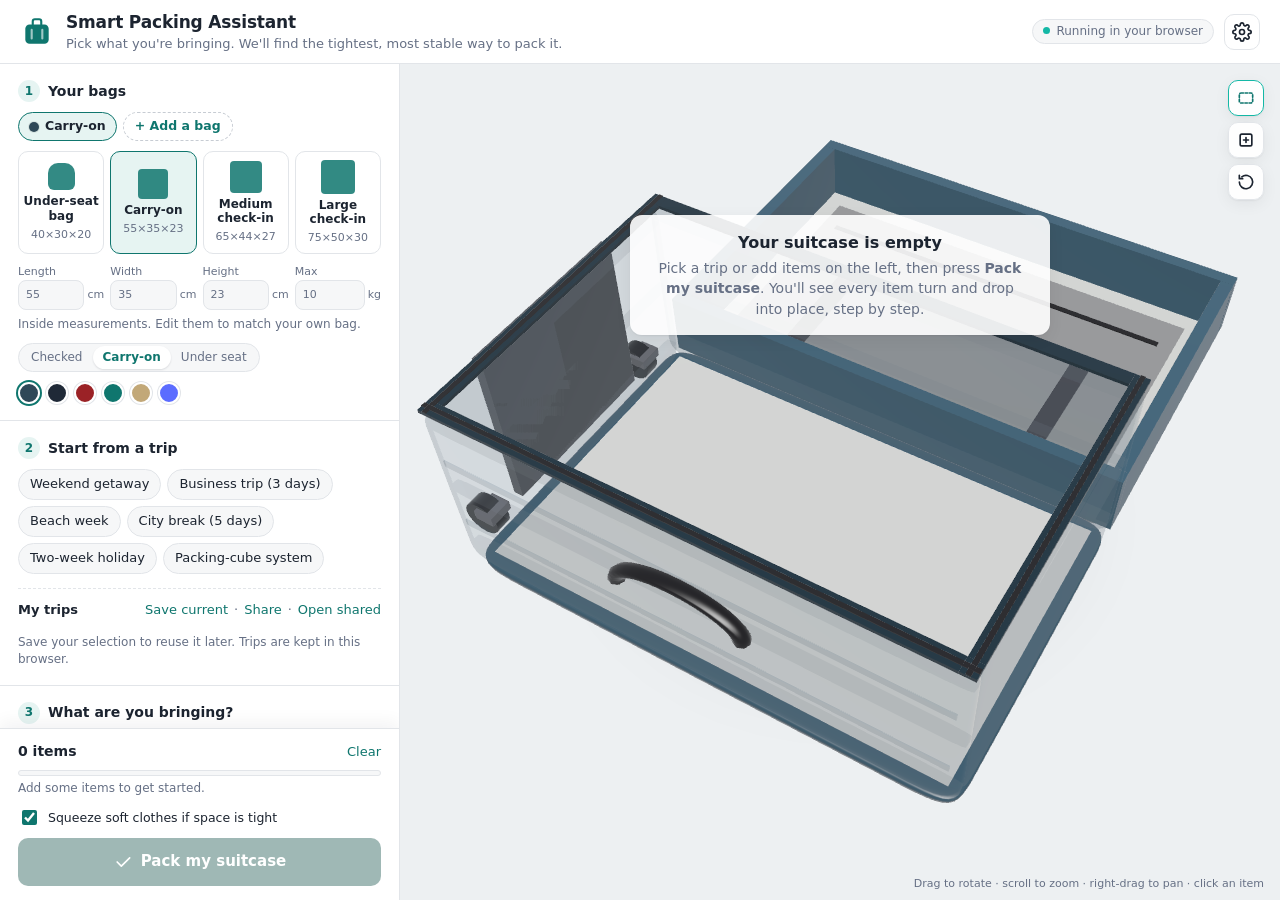
==== commit 17429ff5: "Pack into several bags at once Split one item list across up to three bags (e.g. a checked suitcase " ====
--- a/web/index.html
+++ b/web/index.html
@@ -36,7 +36,8 @@
     <!-- ============================ left: choices ============================ -->
     <aside class="panel" id="panel">
       <section class="block">
-        <h2><span class="num">1</span> <span data-i18n="s1.title">Your suitcase</span></h2>
+        <h2><span class="num">1</span> <span data-i18n="s1.title">Your bags</span></h2>
+        <div class="bag-tabs" id="bagTabs" role="tablist" data-i18n-aria="s1.bags" aria-label="Your bags"></div>
         <div class="suitcases" id="suitcases" role="radiogroup" data-i18n-aria="s1.sizes" aria-label="Suitcase size"></div>
         <div class="dims" id="dims">
           <label><span data-i18n="s1.length">Length</span><input type="number" id="dimL" min="10" max="150" step="1"><span data-i18n="unit.cm">cm</span></label>
@@ -45,7 +46,11 @@
           <label><span data-i18n="s1.max">Max</span><input type="number" id="dimKg" min="0" max="50" step="0.5"><span data-i18n="unit.kg">kg</span></label>
         </div>
         <p class="hint" data-i18n="s1.hint">Inside measurements. Edit them to match your own bag.</p>
-        <div class="swatches" id="swatches" data-i18n-aria="s1.colour" aria-label="Suitcase colour"></div>
+        <div class="bag-row">
+          <div class="kinds" id="bagKind" role="radiogroup" data-i18n-aria="bag.kind" aria-label="Where this bag travels"></div>
+          <div class="swatches" id="swatches" data-i18n-aria="s1.colour" aria-label="Suitcase colour"></div>
+        </div>
+        <p class="hint kind-hint" id="kindHint" data-i18n="kind.hint" hidden>Power banks only go in bags you take on board. Valuables and ★ items go in the bag under your seat.</p>
       </section>
 
       <section class="block">
@@ -117,7 +122,7 @@
         </label>
         <button class="btn primary" id="packBtn" type="button" disabled>
           <svg viewBox="0 0 24 24" aria-hidden="true"><path d="M5 12l5 5L20 7"/></svg>
-          <span data-i18n="sum.pack">Pack my suitcase</span>
+          <span id="packLabel">Pack my suitcase</span>
         </button>
       </footer>
     </aside>
@@ -132,6 +137,7 @@
           <div class="metric"><span class="label" data-i18n="m.items">Items packed</span><span class="value" id="mItems">–</span></div>
           <div class="metric"><span class="label" data-i18n="m.weight">Weight</span><span class="value" id="mWeight">–</span></div>
           <div class="metric"><span class="label" data-i18n="m.free">Free space</span><span class="value" id="mFree">–</span></div>
+          <div class="bag-cards" id="bagCards"></div>
           <div class="metric-notes" id="metricNotes"></div>
         </div>
 
--- a/web/css/app.css
+++ b/web/css/app.css
@@ -368,3 +368,66 @@
 .lang-option small { color: var(--muted); }
 .settings-foot { padding: 14px 18px 18px; display: flex; justify-content: flex-end; }
 .settings-foot .btn.primary { width: auto; font-size: 14px; padding: 9px 20px; }
+
+/* ---------- several bags ---------- */
+.bag-tabs { display: flex; flex-wrap: wrap; gap: 6px; margin-bottom: 10px; }
+.bag-tab {
+  display: inline-flex; align-items: center; border: 1.5px solid var(--line); border-radius: 999px;
+  background: var(--surface); transition: border-color .15s, background .15s;
+}
+.bag-tab.active { border-color: var(--accent); background: var(--accent-soft); }
+.bag-tab-btn {
+  display: inline-flex; align-items: center; gap: 6px; border: 0; background: none; cursor: pointer;
+  padding: 4px 10px; font-size: 12.5px; font-weight: 600; border-radius: 999px;
+}
+.bag-tab .x { border: 0; background: none; cursor: pointer; color: var(--muted); font-size: 15px; line-height: 1; padding: 0 8px 0 0; }
+.bag-tab .x:hover { color: var(--danger); }
+.bag-add {
+  border: 1.5px dashed #c7ccd3; background: none; border-radius: 999px; padding: 4px 11px;
+  color: var(--accent); font-size: 12.5px; font-weight: 600; cursor: pointer;
+}
+.bag-add:hover { border-color: var(--accent-2); background: var(--accent-soft); }
+.dot { width: 10px; height: 10px; border-radius: 50%; flex: none; display: inline-block; box-shadow: 0 0 0 1px rgba(0, 0, 0, .08); }
+
+.suitcase-opt.soft .glyph { border-radius: 10px 10px 6px 6px; }
+.bag-row { display: flex; align-items: center; justify-content: space-between; gap: 10px; flex-wrap: wrap; margin-top: 10px; }
+.bag-row .swatches { margin-top: 0; }
+.kinds { display: inline-flex; border: 1px solid var(--line); border-radius: 999px; background: var(--surface-2); padding: 2px; }
+.kind-opt { border: 0; background: none; border-radius: 999px; padding: 3px 10px; font-size: 12px; cursor: pointer; color: var(--muted); }
+.kind-opt[aria-checked="true"] { background: var(--surface); color: var(--accent); font-weight: 600; box-shadow: 0 1px 2px rgba(16, 24, 40, .12); }
+.kind-hint { margin-top: 8px; }
+
+.bag-sel {
+  margin-left: 6px; max-width: 120px; font-size: 11px; color: var(--muted); border: 1px solid var(--line);
+  border-radius: 6px; padding: 0 2px; background: #fff; vertical-align: 1px; cursor: pointer;
+}
+.bag-sel.set { color: var(--accent); border-color: #b9e0db; background: var(--accent-soft); font-weight: 600; }
+.item-row:not(.selected) .bag-sel { display: none; }
+.tag.cabin, .badge.cabin { background: #ede9fe; color: #5b21b6; }
+.badge.warn { background: #fde8e8; color: var(--danger); font-weight: 600; }
+
+.bag-cards { flex-basis: 100%; display: flex; gap: 8px; flex-wrap: wrap; }
+.bag-cards:empty { display: none; }
+.bag-card {
+  pointer-events: auto; display: flex; align-items: center; gap: 8px; text-align: left; cursor: pointer;
+  background: rgba(255, 255, 255, .92); backdrop-filter: blur(6px); border: 1px solid transparent;
+  border-radius: var(--radius); box-shadow: var(--shadow); padding: 6px 12px 6px 10px;
+}
+.bag-card:hover { border-color: var(--accent-2); }
+.bag-card .dot { width: 12px; height: 12px; }
+.bag-card b { display: block; font-size: 12.5px; }
+.bag-card small { display: block; font-size: 11.5px; color: var(--muted); font-variant-numeric: tabular-nums; }
+.bag-card small.over { color: var(--danger); }
+
+.steps li.bag-head {
+  display: flex; align-items: center; gap: 8px; flex-wrap: wrap; position: sticky; top: 0; z-index: 1;
+  background: var(--surface); color: var(--text); padding: 10px 8px 6px; margin-top: 4px; border-radius: 0;
+  border-bottom: 1px solid var(--line);
+}
+.steps li.bag-head:hover { background: var(--surface); color: var(--accent); }
+.steps li.bag-head b { font-size: 13px; }
+.steps li.bag-head small { color: var(--muted); font-size: 11.5px; margin-left: auto; }
+
+@media print {
+  .print-view tr.bag-row td { padding-top: 5mm; border-bottom: 1.5px solid #333; font-size: 12pt; }
+}
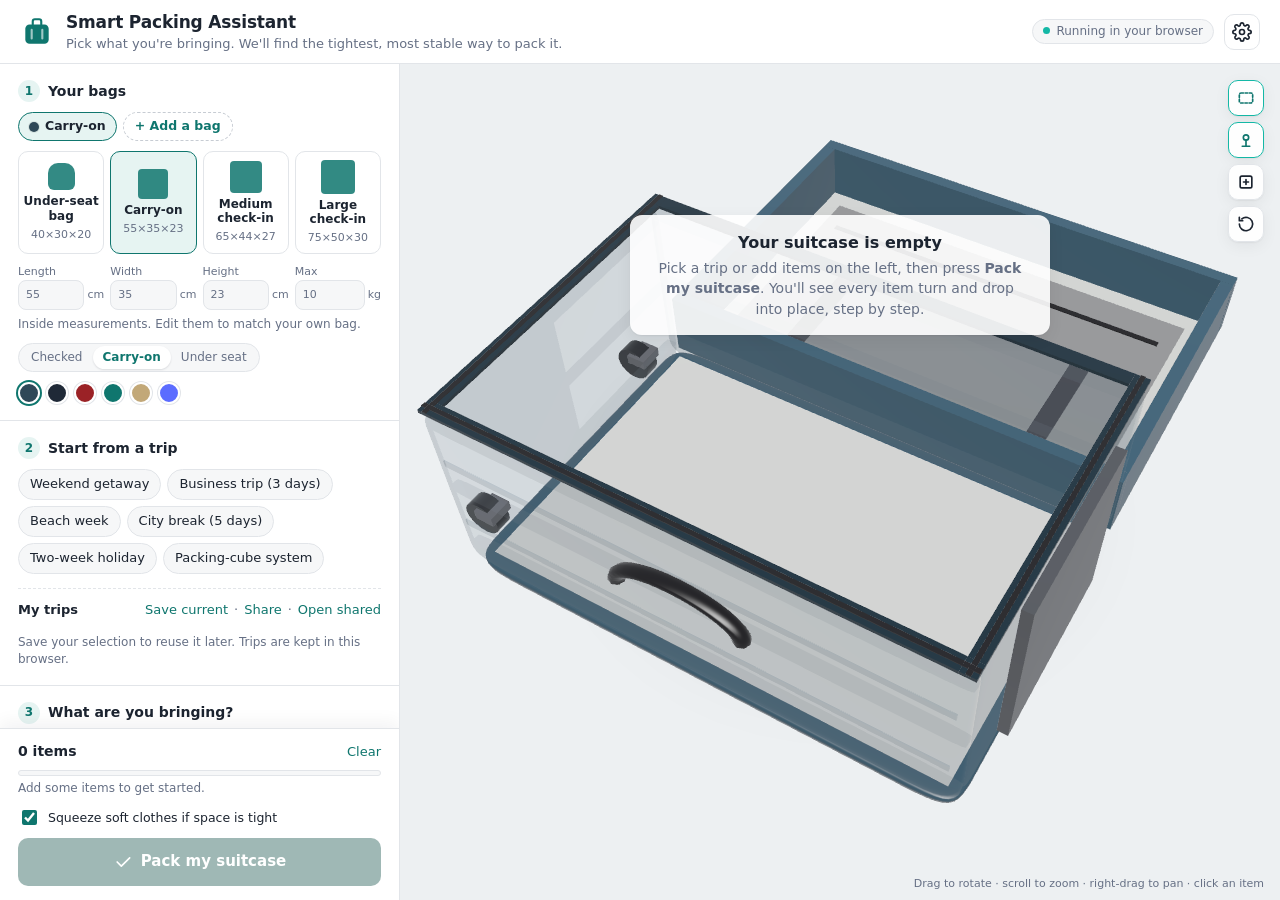
==== commit 52619fbb: "Weight balance: heavy items at the wheel end Keep heavy things near the wheels and against the back " ====
--- a/web/index.html
+++ b/web/index.html
@@ -145,6 +145,9 @@
           <button class="icon-btn" id="xrayBtn" type="button" aria-pressed="true" data-i18n-title="view.xray" data-i18n-aria="view.xray" title="See-through walls">
             <svg viewBox="0 0 24 24"><rect x="4" y="6" width="16" height="12" rx="2" stroke-dasharray="3 2"/></svg>
           </button>
+          <button class="icon-btn" id="balanceBtn" type="button" aria-pressed="true" data-i18n-title="view.balance" data-i18n-aria="view.balance" title="Show centre of gravity">
+            <svg viewBox="0 0 24 24"><circle cx="12" cy="9" r="3.2"/><path d="M12 12.2V19M7.5 19.5h9"/></svg>
+          </button>
           <button class="icon-btn" id="topBtn" type="button" data-i18n-title="view.top" data-i18n-aria="view.top" title="Top view">
             <svg viewBox="0 0 24 24"><rect x="5" y="5" width="14" height="14" rx="2"/><path d="M12 9v6M9 12h6"/></svg>
           </button>
--- a/web/css/app.css
+++ b/web/css/app.css
@@ -431,3 +431,12 @@
 @media print {
   .print-view tr.bag-row td { padding-top: 5mm; border-bottom: 1.5px solid #333; font-size: 12pt; }
 }
+
+/* ---------- weight balance ---------- */
+.bal { display: inline-flex; align-items: center; gap: 5px; }
+.bal i { width: 8px; height: 8px; border-radius: 50%; background: #f59e0b; flex: none; }
+.bal.good i { background: #16a34a; }
+.bal.poor i { background: var(--danger); }
+.bal.poor { color: var(--danger); }
+.bag-card small.bal { margin-top: 1px; color: var(--text); }
+.bag-card small.bal.poor { color: var(--danger); }
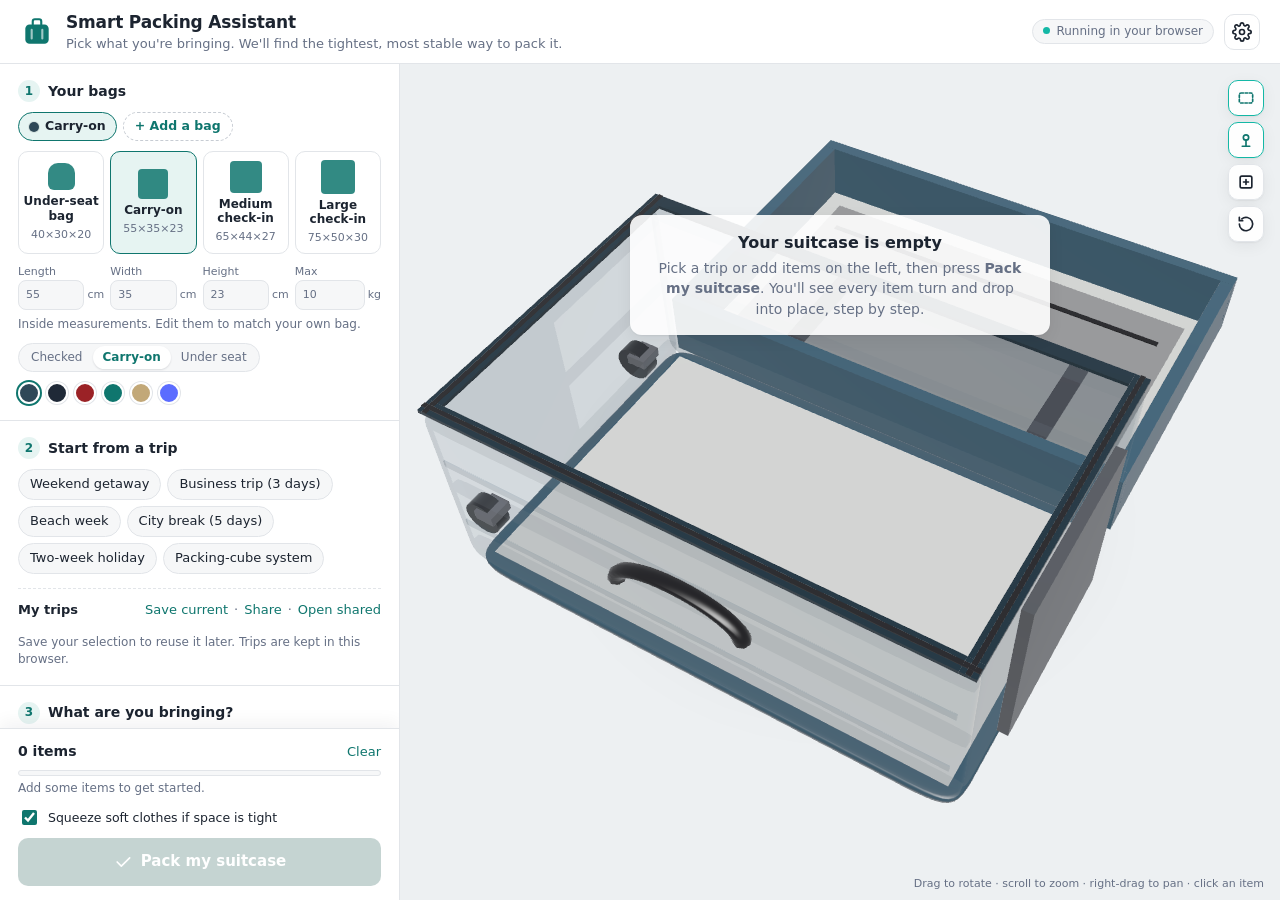
==== commit c9d62112: "Accounts and sync: saved trips on every device Optional email + password accounts (Supabase) that ke" ====
--- a/web/index.html
+++ b/web/index.html
@@ -26,6 +26,10 @@
         <span data-i18n="top.install">Install app</span>
       </button>
       <span class="mode" id="modeBadge"></span>
+      <button class="icon-btn settings-btn account-btn" id="accountBtn" type="button" hidden data-i18n-title="acct.button" data-i18n-aria="acct.button" title="Account and sync" aria-label="Account and sync">
+        <svg viewBox="0 0 24 24" aria-hidden="true"><circle cx="12" cy="8" r="4"/><path d="M4 21a8 8 0 0 1 16 0"/></svg>
+        <span class="sync-dot" id="syncDot" aria-hidden="true"></span>
+      </button>
       <button class="icon-btn settings-btn" id="settingsBtn" type="button" data-i18n-title="top.settings" data-i18n-aria="top.settings" title="Settings" aria-label="Settings">
         <svg viewBox="0 0 24 24" aria-hidden="true"><circle cx="12" cy="12" r="3"/><path d="M19.4 15a1.7 1.7 0 0 0 .3 1.8l.1.1a2 2 0 1 1-2.8 2.8l-.1-.1a1.7 1.7 0 0 0-1.8-.3 1.7 1.7 0 0 0-1 1.5V21a2 2 0 1 1-4 0v-.1a1.7 1.7 0 0 0-1.1-1.5 1.7 1.7 0 0 0-1.8.3l-.1.1a2 2 0 1 1-2.8-2.8l.1-.1a1.7 1.7 0 0 0 .3-1.8 1.7 1.7 0 0 0-1.5-1H3a2 2 0 1 1 0-4h.1a1.7 1.7 0 0 0 1.5-1.1 1.7 1.7 0 0 0-.3-1.8l-.1-.1a2 2 0 1 1 2.8-2.8l.1.1a1.7 1.7 0 0 0 1.8.3H9a1.7 1.7 0 0 0 1-1.5V3a2 2 0 1 1 4 0v.1a1.7 1.7 0 0 0 1 1.5 1.7 1.7 0 0 0 1.8-.3l.1-.1a2 2 0 1 1 2.8 2.8l-.1.1a1.7 1.7 0 0 0-.3 1.8V9a1.7 1.7 0 0 0 1.5 1H21a2 2 0 1 1 0 4h-.1a1.7 1.7 0 0 0-1.5 1z"/></svg>
       </button>
@@ -225,6 +229,19 @@
     </form>
   </dialog>
 
+  <!-- ============================ account & sync ============================ -->
+  <dialog class="settings account" id="accountDialog" aria-labelledby="accountTitle">
+    <div class="settings-card">
+      <header class="settings-head">
+        <h2 id="accountTitle" data-i18n="acct.title">Account</h2>
+        <button class="icon-btn" type="button" id="accountClose" data-i18n-title="settings.close" data-i18n-aria="settings.close" title="Close" aria-label="Close">
+          <svg viewBox="0 0 24 24" aria-hidden="true"><path d="M6 6l12 12M18 6L6 18"/></svg>
+        </button>
+      </header>
+      <div class="settings-section account-body" id="accountBody"></div>
+    </div>
+  </dialog>
+
   <div class="toast" id="toast" role="status" hidden></div>
   <section class="print-view" id="printView" aria-hidden="true"></section>
 
--- a/web/css/app.css
+++ b/web/css/app.css
@@ -440,3 +440,44 @@
 .bal.poor { color: var(--danger); }
 .bag-card small.bal { margin-top: 1px; color: var(--text); }
 .bag-card small.bal.poor { color: var(--danger); }
+
+/* ---------- accounts & sync ---------- */
+.account-btn { position: relative; }
+.sync-dot { position: absolute; right: 4px; bottom: 4px; width: 9px; height: 9px; border-radius: 50%; border: 2px solid var(--surface); display: none; }
+.sync-dot.ok, .sync-dot.syncing, .sync-dot.offline, .sync-dot.error { display: block; }
+.sync-dot.ok { background: #16a34a; }
+.sync-dot.syncing { background: var(--accent-2); animation: pulse 1s ease-in-out infinite; }
+.sync-dot.offline { background: #9ca3af; }
+.sync-dot.error { background: var(--danger); }
+@keyframes pulse { 50% { opacity: .35; } }
+.account-body { padding-bottom: 18px; }
+.auth-tabs { margin-top: 4px; }
+.auth-form { display: grid; gap: 10px; margin-top: 12px; }
+.auth-form label { display: grid; gap: 4px; font-size: 12px; color: var(--muted); }
+.auth-form input { border: 1px solid var(--line); border-radius: 8px; padding: 9px 10px; background: var(--surface-2); font-size: 14px; color: var(--text); }
+.auth-form input:focus { outline: 2px solid var(--accent-2); outline-offset: -1px; background: #fff; }
+.auth-form .hint { margin: -4px 0 0; }
+.auth-form .link { justify-self: start; }
+.auth-msg { margin: 0; font-size: 13px; }
+.auth-msg.error { color: var(--danger); }
+.auth-msg.info { color: var(--accent); }
+.account-body .auth-msg { margin-top: 10px; }
+.auth-form .auth-msg { margin-top: 0; }
+.acct-who { margin: 2px 0 6px; overflow-wrap: anywhere; }
+.acct-sub { margin: 0 0 4px; font-size: 14px; }
+.sync-line { display: flex; align-items: center; gap: 8px; margin: 4px 0; font-size: 13px; }
+.sync-state { width: 9px; height: 9px; border-radius: 50%; background: #16a34a; flex: none; }
+.sync-line.syncing .sync-state { background: var(--accent-2); animation: pulse 1s ease-in-out infinite; }
+.sync-line.offline .sync-state { background: #9ca3af; }
+.sync-line.error .sync-state, .sync-line.signed-out .sync-state { background: var(--danger); }
+.acct-actions { display: flex; gap: 8px; align-items: center; flex-wrap: wrap; margin-top: 12px; }
+.acct-actions .btn { padding: 8px 14px; }
+.acct-actions .btn.primary { width: auto; font-size: 14px; padding: 8px 16px; }
+.danger-link { display: block; margin-top: 16px; font-size: 12.5px; color: var(--danger); }
+.btn.danger { background: var(--danger); color: #fff; }
+.btn.danger:hover { background: #8f1c13; }
+.btn:disabled { opacity: .6; cursor: default; }
+.acct-confirm { margin-top: 12px; padding: 10px 12px; border: 1px solid var(--line); border-radius: 10px; background: var(--surface-2); }
+.acct-confirm.danger { border-color: #f5c2bd; background: #fdf1f0; }
+.acct-confirm p { margin: 0 0 4px; font-size: 13px; }
+.acct-confirm .toggle { margin: 0; }
